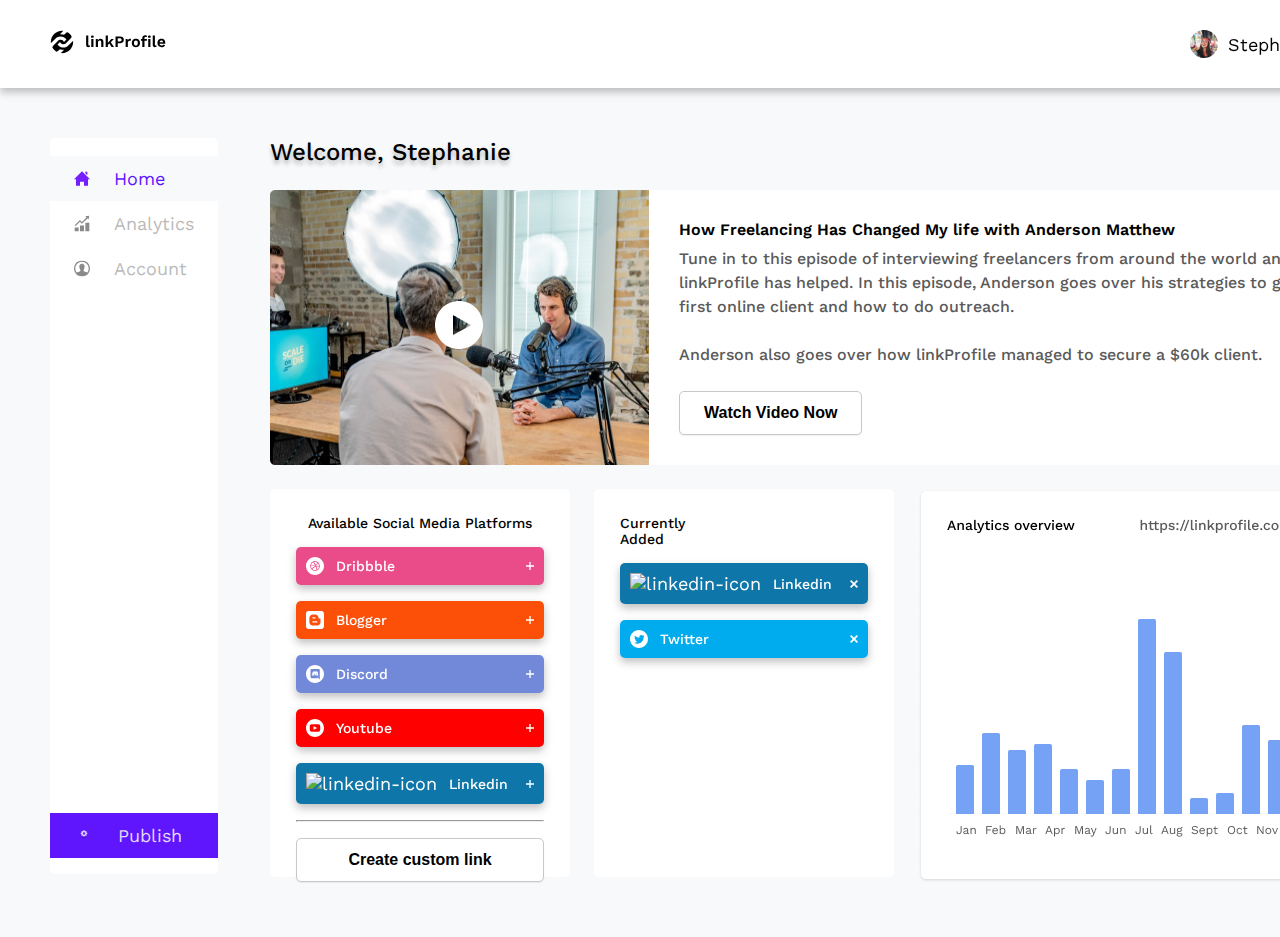
==== dashboard.html @ 98cfeb77 "project files" ====
<!DOCTYPE html>
<html lang="en">
  <head>
    <meta charset="UTF-8" />
    <meta http-equiv="X-UA-Compatible" content="IE=edge" />
    <meta name="viewport" content="width=device-width, initial-scale=1.0" />
    <link rel="preconnect" href="https://fonts.googleapis.com">
    <link rel="preconnect" href="https://fonts.gstatic.com" crossorigin>
    <link href="https://fonts.googleapis.com/css2?family=Work+Sans:wght@300;400;500;600;700;800;900&display=swap" rel="stylesheet"> 
    <title>linkProfile - Dashboard</title>
    <link rel="stylesheet" href="style-dashboard.css" />
    <script defer src="script.js"></script>
  </head>
  <body>
    <nav class="navbar flex">
      <a href="index.html"><img src="Assets/Logo-Dark.svg" alt="logo-dark" class="logo-dark"></a>
      <div class="user-info flex">
        <img src="Assets/User Avatar 2.png" alt="user avatar 2" class="user-avatar-2">
        <p>Stephanie Mark</p>
        <img src="Assets/Arrow-down.svg" alt="arrow-down-img" class="arrow-down-img">

      </div>
    </nav>
    <main class="main-section flex">
      <section class="sidebar flex">
        <!-- <div class="all-links flex"> -->
        <div class="top-links">
          <div class="link home-link active flex">
            <img src="Assets/Home.svg" alt="home-icon" class="home-icon">
            <a href="dashboard.html">Home</a>
          </div>
           <div class="link flex">
            <img src="Assets/Chart.svg" alt="chart-icon" class="chart-icon">
            <a href="analytics.html">Analytics</a>
          </div>
           <div class="link flex">
            <img src="Assets/Account Icon.svg" alt="account-icon" class="account-icon">
            <a href="account.html">Account</a>
          </div>

        </div>
        <div class="bottom-link">
           <div class="link publish flex">
            <img src="Assets/Settings.png" alt="settings-icon" class="settings-icon">
            <p>Publish</p>
          </div>
        </div>
     <!--  </div> -->
      </section>
      <section class="hero-section">
        <h1>Welcome, Stephanie</h1>
        <div class="video-insert flex">
          <img src="Assets/Video-dashboard.png" alt="video clip" class="video-clip">
          <img src="Assets/play.png" alt="play button on video" class="play-btn">
          <div class="video-text-content">
            <h2>How Freelancing Has Changed My life with Anderson Matthew</h2>
            <p>Tune in to this episode of interviewing freelancers from around the world and how linkProfile has helped. In this episode, Anderson goes over his strategies to get your first online client and how to do outreach.</p>
            <p class="extra-text">Anderson also goes over how linkProfile managed to secure a $60k client.</p>
            <button class="btn video-btn">Watch Video Now</button>
          </div>
        </div>
        <div class="social-media-section flex">
          <div class="available-platforms">
            <h3>Available Social Media Platforms</h3>
            <div class="media-platforms">
            <div class="platform dribbble flex">
              <div class="platform-name flex">
                <img src="Assets/Dribbble.svg" alt="dribbble-icon" class="platform-icon">
                <p>Dribbble</p>
              </div>
              <img src="Assets/Plus.svg" alt="plus-icon" class="plus-icon">
            </div>
          </div>

            <div class="platform blogger flex">
              <div class="platform-name flex">
                <img src="Assets/Blogger.svg" alt="blogger-icon" class="platform-icon">
                <p>Blogger</p>
              </div>
              <img src="Assets/Plus.svg" alt="plus-icon" class="plus-icon">
            </div>

            <div class="platform discord flex">
              <div class="platform-name flex">
                <img src="Assets/Discord.svg" alt="discord-icon" class="platform-icon">
                <p>Discord</p>
              </div>
              <img src="Assets/Plus.svg" alt="plus-icon" class="plus-icon">
            </div>

            <div class="platform youtube flex">
              <div class="platform-name flex">
                <img src="Assets/Youtube.svg" alt="youtube-icon" class="platform-icon">
                <p>Youtube</p>
              </div>
              <img src="Assets/Plus.svg" alt="plus-icon" class="plus-icon">
            </div>

            <div class="platform linkedin flex">
              <div class="platform-name flex">
                <img src="Assets/Linkedin.svg" alt="linkedin-icon" class="platform-icon">
                <p>Linkedin</p>
              </div>
              <img src="Assets/Plus.svg" alt="plus-icon" class="plus-icon">
            </div>
            <hr class="hr-line">
            <button class="btn btn-create">Create custom link</button>
          </div>

          <div class="currently-added">
            
            <div class="currently-added-platforms">
              <h3>Currently Added</h3>
              <div class="curr-platform">
              <div class="platform linkedin flex">
                <div class="platform-name flex">
                  <img src="Assets/Linkedin.svg" alt="linkedin-icon" class="platform-icon">
                  <p>Linkedin</p>
                </div>
                <img src="Assets/Close.svg" alt="close-icon" class="close-icon">
              </div>
            </div>

              <div class="platform twitter flex">
                <div class="platform-name flex">
                  <img src="Assets/Twitter.svg" alt="twitter-icon" class="platform-icon">
                  <p>Twitter</p>
                </div>
                <img src="Assets/Close.svg" alt="close-icon" class="close-icon">
              </div>

            </div>

          </div>

          <div class="analytics-overview">
            <img src="Assets/Analytics Overview.png" alt="analytics-overview-img" class="analytics-overview-img">
          </div>
        </div>
      </section>
      <section id="myModal" class="modal">
        <div class="modal-heading flex">
          <h4>Create a custom social media link</h4>
          
          <img src="Assets/Close.svg" alt="close-icon" class="close-icon-modal">
        </div>
        <form>
          <label>Social Media Name</label><br>
          <input type="text" placeholder="i.e Behance" class="input-media-name"><br>
          <label>Color</label><br>
          <input type="text" placeholder="i.e #0533ef" class="bgColor"><br>
          <label>Link</label><br>
          <input type="text" placeholder="i.e https://behance.net" class="link-address"><br>
          <label>Icon Link</label><br>
          <input type="text" placeholder="i.e https://cdn.com/behance.svg" class="iconLink" alt="missing"><br>
          <button id="create-link" class="btn btn-custom-link">Add Custom Link</button>


        </form>

      </section>




    </main>


  </body>
  </html>
---- style-dashboard.css ----
* {
	margin: 0;
	padding: 0;
	border-box: box-sizing;
}
body {
	font-family: 'Work Sans', sans-serif;
	width: 1440px;
	font-size: 18px;
	background-color: #f8f9fb;
}
.flex {
	display: flex;
}

/***NAVBAR*****/
.navbar {
	padding: 12px 50px ;
	height: 64px;
	align-items: center;
	justify-content: space-between;
	filter: drop-shadow(0px 4px 4px rgba(0, 0, 0, 0.25));
	background-color: #fff;
}
.navbar a {
	text-decoration: none;
}
.user-info {
	gap:  10px;
	align-items: center;
	padding: 6px;
}

/***SIDEBAR****/
.sidebar {
	flex-direction: column;
	gap:  8px;
	background-color: #fff;
	border-radius: 5px;
	justify-content: space-between;
	height: 736px;
	width: 198px;
}
.link {
	padding: 12px 24px;
	gap: 24px;
}
.home-link {
	margin-top: 18px;
}
.link a {
	text-decoration: none;
	color: #bababa;
}
.home-icon {
	filter: invert(49%) sepia(17%) saturate(0%) hue-rotate(248deg) brightness(106%) contrast(92%);
}
.active {
	background-color: #f8f9fb;
	color: #6016fc;
}
.active a  {
	color: #6016fc;
}
.active img {
	filter: invert(27%) sepia(100%) saturate(6808%) hue-rotate(259deg) brightness(92%) contrast(116%);
}
.settings-icon {
	padding: 5px;
	height: 10px;
	width: 10px;
	border-radius: 99px;
}
.publish {
	background-color: #6016fc;
	margin-bottom: 16px;
	color: #e5d9fc;
}

/***MAIN SECTION****/
.main-section {
	padding: 50px;
	gap:  52px;
}
/***HERO-SECTION****/
.hero-section h1 {
	font-size: 24px;
	font-weight: 500;
	margin-bottom: 24px;
	color: #000;
	text-shadow: 0px 4px 4px rgba(0, 0, 0, 0.25);
}
.video-insert {
	position: relative;
	margin-bottom: 24px;
	border-top-right-radius: 5px;
	border-bottom-right-radius: 5px;
}
.play-btn {
	position: absolute;
	width: 48px;
	height: 48px;
	left: 165px;
	top: 111px;
}
.video-text-content {
	padding: 30px;
	background-color: #fff;
}
.video-text-content h2 {
	font-size: 16px;
	font-weight: 600;
	margin-bottom: 8px;
	color: #000;
}
.video-text-content p {
	font-size: 16px;
	font-weight: 500;
	line-height: 24px;
	color: #595959;
}
.extra-text {
	margin-bottom: 24px;
	margin-top:24px;
}
.btn {
	padding: 12px 24px;
	border-radius: 5px;
	background-color: #fff;
	border: 1px solid #C8C8C8;
	box-sizing: border-box;
	box-shadow: 0px 1px 1px rgba(191, 191, 191, 0.25);
	font-weight: 600;
	font-size: 16px;
}
/***SOCIAL MEDIA SECTION****/
.social-media-section {
	gap:  24px;
}
.available-platforms {
	background-color: #fff;
	border-radius: 5px;
	height: 388px;
}
.available-platforms h3 {
	font-size: 14px;
	font-weight: 500;
	margin: 26px 38px 16px 38px;
}
.available-platforms p {
	font-size: 14px;
	font-weight: 500;
}
.platform {
	margin-left: 26px;
	margin-right: 26px;
	filter: drop-shadow(0px 4px 4px rgba(0, 0, 0, 0.25));
	margin-bottom: 16px;
	align-items: center;
	justify-content: space-between;
	padding: 10px;
	border-radius: 5px;
}
.platform-name {
	gap:  12px;
	align-items: center;
	color: #fff;
}
.dribbble {
	background-color: #ea4c89;
}
.blogger {
	background-color: #fc4f08;
}
.discord {
	background-color: #7289da;
}
.youtube {
	background-color: #ff0000;
}
.linkedin {
	background-color: #0e76a8;
}
.twitter {
	background-color: #00acee;
}
.plus-icon  {
	filter: invert(100%) sepia(96%) saturate(15%) hue-rotate(212deg) brightness(104%) contrast(104%);
	height: 8px;
	width: 8px;
	cursor: pointer;
}
.hr-line {
	color: #c8c8c8;
	margin: 0px 26px 16px 26px;
}
.btn-create {
	width: 248px;
	margin: 0 26px 26px 26px;
	cursor: pointer;
}
.currently-added {
	width: 300px;
}
.currently-added-platforms {
	background-color: #fff;
	border-radius: 5px;
	height: 388px;
}
.remove {
	display: none;
}
.currently-added-platforms h3 {
	font-size: 14px;
	font-weight: 500;
	padding: 26px 162px 16px 26px;
}
.currently-added-platforms p {
	font-size: 14px;
	font-weight: 500;
}
.close-icon {
	height: 8px;
	width: 8px;
	cursor: pointer;
}

/***ANALYTICS CSS SECTION****/

.main-analytics-section {
	gap: 24px;
	flex-wrap: wrap;
	padding: 0px 91px 36px 93px;
}
.analytics-images {
	width: 442px;
}

/****ACCOUNT CSS SECTION****/

.main-account-left {
	width: 392px;
}
.main-account-left h4 {
	font-size: 16px;
	font-weight: 500;
	color: #000;
	margin-bottom: 9px;
}
.main-account-left p {
	font-size: 16px;
	font-weight: 500;
	line-height: 24px;
	color: #595959;
}
.main-account-right {
	background-color: #fff;
	border: #c8c8c8;
	border-radius: 5px;
	filter: drop-shadow(0px 4px 4px rgba(0, 0, 0, 0.25));
	padding:  33px 30px 30px 45px;
	width: 598px;
}
.name-link {
	gap:  52px;
}
.main-account-right h4 {
	font-size: 16px;
	font-weight: 400;
	color: #000;
	margin-bottom: 8px;
}
.full-name-input {
	padding: 12px 10px 12px 24px;
	border-radius: 5px;
	border: 1px solid #c8c8c8;
	background-color: #fff;
	width: 229px;
}
.mail-text {
	font-size: 16px;
	font-weight: 500;
	line-height: 24px;
	color: #595959;
	margin-top: 26px;
}
.main-account-right a {
	text-decoration: none;
}
.hr-line-account {
	color: #c8c8c8;
	margin: 36px 0px;
}
.input-timezone {
	width: 590px;
}
.language-input {
	padding: 12px 10px 12px 24px;
	border-radius: 5px;
	border: 1px solid #c8c8c8;
	background-color: #fff;
	width: 548px;
}
.down-arrow-icon-language {
	margin-left: -20px;
}
.timezone-input {
	padding: 12px 10px 12px 24px;
	border-radius: 5px;
	border: 1px solid #c8c8c8;
	background-color: #fff;
	width: 548px;
}
.down-arrow-icon {
	margin-left: -24px;
}

/****MODAL-CUSTOM SOCIAL MEDIA***/

.modal {
	display: none;
	position: fixed;
	z-index: 10;
	top:  110px;
	left: 50%;
	transform: translate(-50%);
	width: 350px;
	padding: 30px;
	background-color: #fff;
}

.close-icon-modal {
	filter: grayscale(100%) brightness(0%);
-webkit-filter: grayscale(100%) brightness(0%);
-moz-filter: grayscale(100%) brightness(0%);
	cursor: pointer;
}
.modal-heading {
	align-items: center;
	justify-content: space-between;
	margin-bottom: 30px;
}
label {
	font-weight: 600;
	font-size: 16px;
}
.input-media-name,
.bgColor,
.link-address,
.iconLink  {
	margin-top: 10px;
	margin-bottom: 24px;
	padding: 12px 24px ;
	border: 1px solid #c8c8c8;
	border-radius: 5px;
	width: 75%;
}
.btn-custom-link {
	background-color: #6016fc;
	color: #fff;
	width: 90%;
	cursor: pointer;
}
@media only screen and (max-width: 768px){
	body {
		width: 768px;
	}
	.main-section {
		flex-direction: column;
		padding: 50px 20px 50px 61px;
	}
	.sidebar {
		height: 43px;
		flex-direction: row;
	}
	.top-links {
		display: flex;
	}
	.home-link {
		margin-top: 0;
	}
	.social-media-section {
		flex-direction: row;
		flex-wrap: wrap;
	}
	.available-platforms {
		width: 300px;
	}
	/****ANALYTICS SECTION***/
	.main-analytics-section {
		flex-direction: column;
		gap: 24px;
	}
	/**ACCOUNT VIEW****/
	
	.main-account-left {
		width: 142px;
		margin-right: 15px;
	}
	.main-account-right {
		width: 520px;
	}
	.name-link {
		flex-direction: column;
		gap:  24px;
	}
	.timezone-input {
		width: 440px;
	}
	.input-timezone {
		width: 440px;
	}
}

@media only screen and (max-width: 414px){
	body {
		width: 414px;
	}
	.navbar {
		padding: 12px 20px;
	}
	.main-section {
		padding: 50px 20px;
	}
	.sidebar {
		flex-direction: row;
		width: 374px;
		padding: 0 ;
		flex-wrap: wrap;
		gap: 0;
		position: relative;
	}
	.top-links {
		flex-wrap: wrap;
	}
	.publish {
		position: absolute;
		top: 45px;
		left: 160px;
	}
	.link {
		width: 158px;
		padding: 12px 1px;
	}
	h1 {
		margin-top: 50px;
	}
	.video-insert {
		flex-direction: column;
	}
	.social-media-section {
		padding: 0 57px;
	}
	.available-platforms {
		height: 420px;
	}
	.currently-added-platforms {
		width: 300px;
	}
	.analytics-overview-img {
		width: 300px;
	}
	.main-analytics-section {
		flex-direction: column-reverse;
		gap: 24px;
		width: 374px;
		padding: 50px 20px 50px 0px;
	}
	.analytics-images {
		width: 100%;
	}
	.main-account {
		flex-direction: column;
		gap: 24px ;
		padding: 50px 0px;
	}
	.main-account-left {
		width: 374px;
	}
	.main-account-right {
		width: 294px;
	}
	.timezone-input {
		width: 294px;
	}
	.input-timezone {
		width: 294px;
	}
}
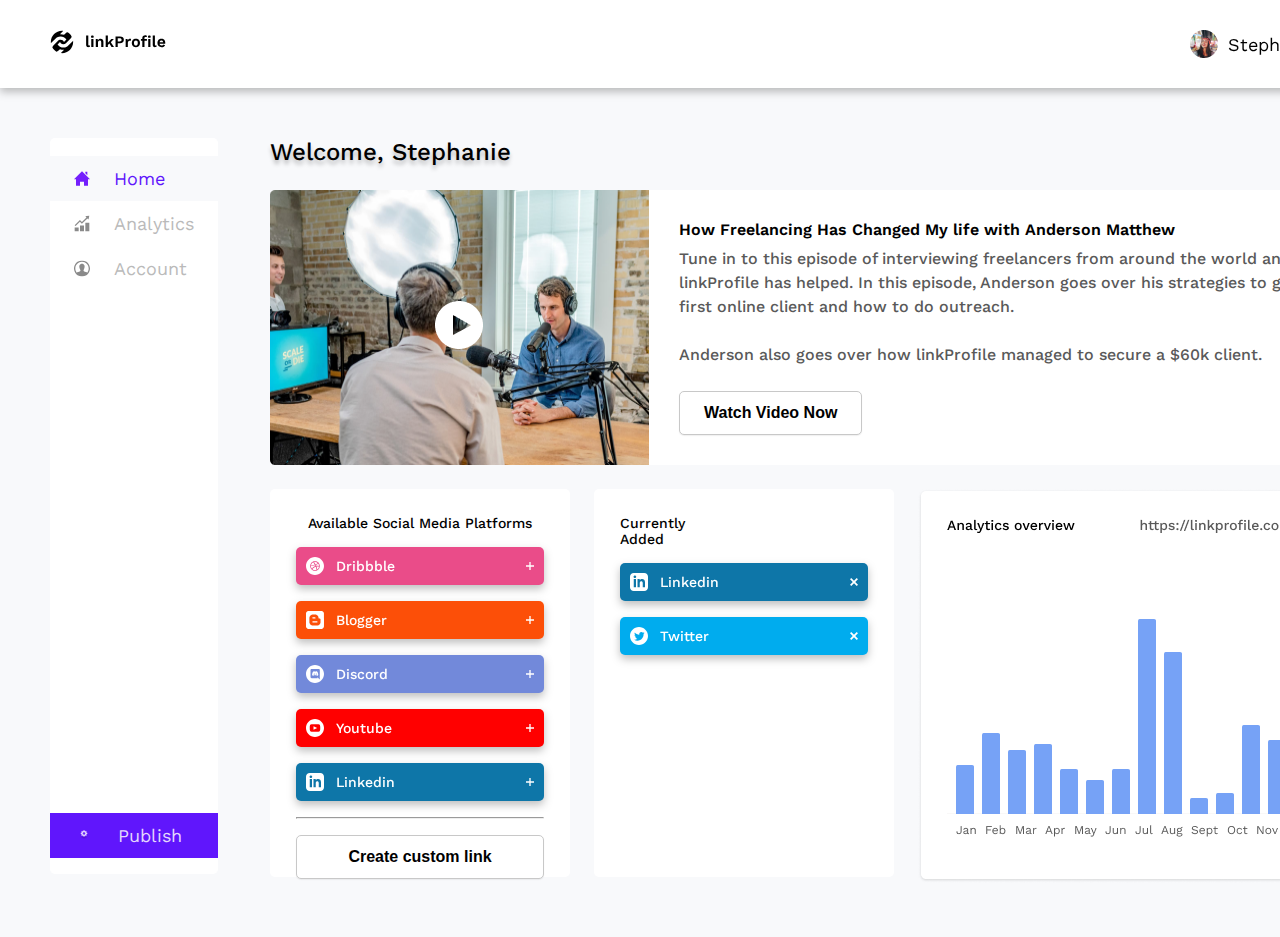
==== commit dbafda44: "update linkedin icon" ====
--- a/dashboard.html
+++ b/dashboard.html
@@ -98,7 +98,7 @@
 
             <div class="platform linkedin flex">
               <div class="platform-name flex">
-                <img src="Assets/Linkedin.svg" alt="linkedin-icon" class="platform-icon">
+                <img src="Assets/LinkedIn.svg" alt="linkedin-icon" class="platform-icon">
                 <p>Linkedin</p>
               </div>
               <img src="Assets/Plus.svg" alt="plus-icon" class="plus-icon">
@@ -114,7 +114,7 @@
               <div class="curr-platform">
               <div class="platform linkedin flex">
                 <div class="platform-name flex">
-                  <img src="Assets/Linkedin.svg" alt="linkedin-icon" class="platform-icon">
+                  <img src="Assets/LinkedIn.svg" alt="linkedin-icon" class="platform-icon">
                   <p>Linkedin</p>
                 </div>
                 <img src="Assets/Close.svg" alt="close-icon" class="close-icon">
